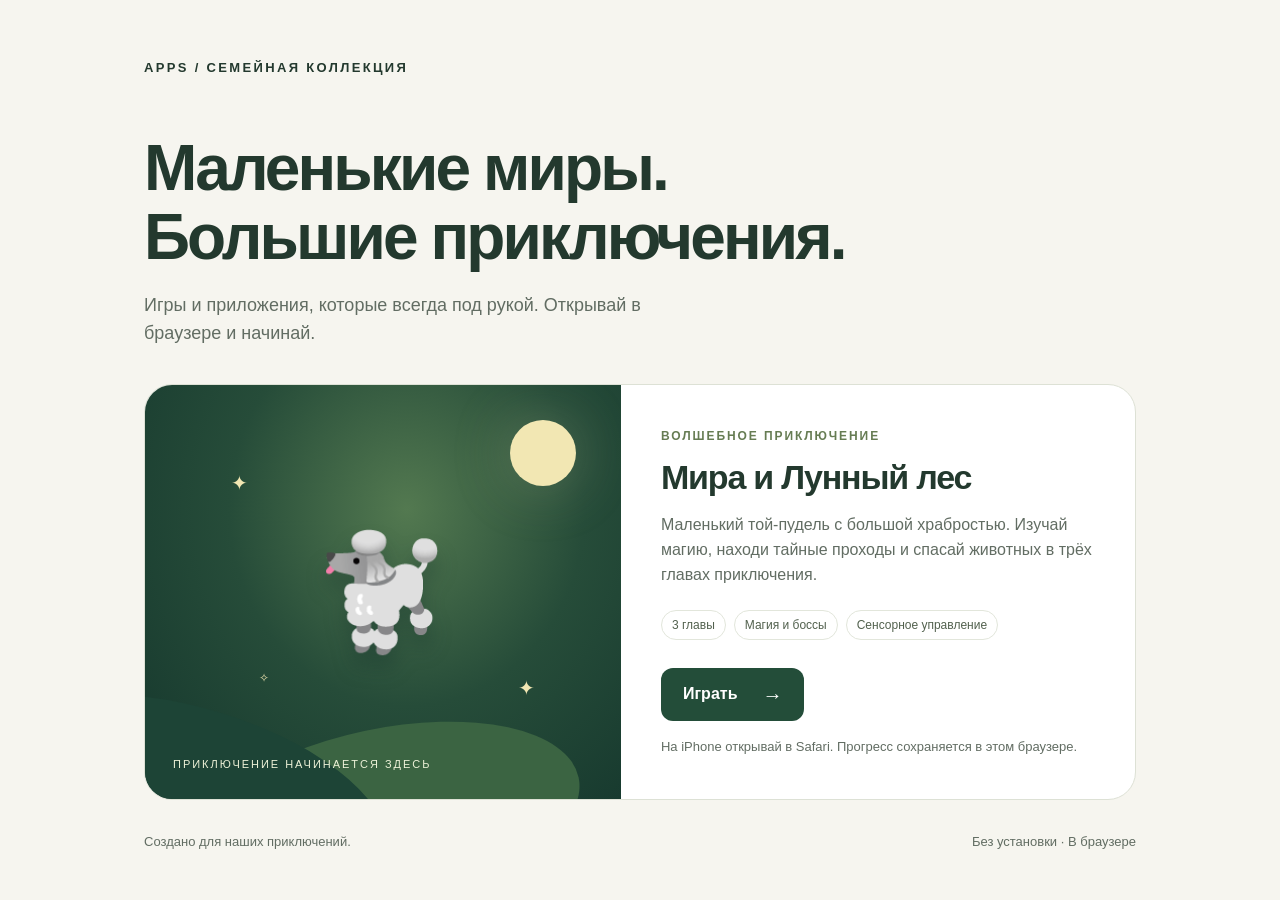
==== index.html @ b67875f9 "Add app catalog and GitHub Pages setup instructions" ====
<!doctype html>
<html lang="ru">
<head>
<meta charset="utf-8">
<meta name="viewport" content="width=device-width, initial-scale=1, viewport-fit=cover">
<meta name="theme-color" content="#f6f5ef">
<meta name="description" content="Семейная коллекция браузерных игр и приложений. Мира и Лунный лес — волшебное приключение маленького той-пуделя.">
<title>Apps — игры и приложения</title>
<style>
:root{color-scheme:light;--ink:#23392e;--muted:#626d63;--paper:#f6f5ef;--green:#234d39}
*{box-sizing:border-box}body{margin:0;background:var(--paper);color:var(--ink);font-family:-apple-system,BlinkMacSystemFont,"Segoe UI",sans-serif;line-height:1.55}
main{max-width:1040px;margin:auto;padding:58px 24px 40px}.brand{font-weight:700;letter-spacing:.18em;font-size:13px}.eyebrow{font-size:12px;text-transform:uppercase;letter-spacing:.16em;font-weight:600}
header{padding:56px 0 36px}h1{font-size:clamp(36px,6vw,64px);letter-spacing:-.045em;line-height:1.08;margin:0 0 20px;font-weight:650}header p{max-width:530px;font-size:18px;color:var(--muted);margin:0}
.card{display:grid;grid-template-columns:1fr 1.08fr;border:1px solid #dde1d5;border-radius:28px;overflow:hidden;background:#fff}
.art{position:relative;min-height:340px;display:grid;place-items:center;background:radial-gradient(ellipse at 55% 30%,#537950 0,#264c39 48%,#15372d 100%);overflow:hidden}
.art:before,.art:after{content:"";position:absolute;border-radius:50%;width:400px;height:180px;bottom:-110px;background:#3b6442;transform:rotate(-12deg)}.art:after{left:-150px;bottom:-90px;background:#1d4436;transform:rotate(17deg)}
.moon{position:absolute;top:35px;right:45px;width:66px;height:66px;border-radius:50%;background:#f2e7b3;box-shadow:0 0 60px #f2e7b340}
.spark{position:absolute;color:#f2e7b3;font-size:20px}.s1{left:18%;top:20%}.s2{left:24%;bottom:27%;font-size:12px}.s3{right:18%;bottom:23%}
.dog{font-size:110px;filter:drop-shadow(0 15px 10px #102c2a50);z-index:1;line-height:1}.art-label{position:absolute;bottom:26px;left:28px;color:#ecf1d7;font-size:11px;letter-spacing:.18em;text-transform:uppercase;z-index:2}
.content{padding:42px 40px;display:flex;flex-direction:column;align-items:flex-start;justify-content:center}.content .eyebrow{color:#667c53}
h2{font-size:34px;letter-spacing:-.035em;line-height:1.16;margin:12px 0 16px}.description{color:var(--muted);margin:0 0 22px;font-size:16px}
.tags{display:flex;flex-wrap:wrap;gap:8px;margin-bottom:28px}.tags span{border:1px solid #e2e6db;border-radius:100px;font-size:12px;padding:5px 10px;color:#52614e}
.play{display:inline-flex;align-items:center;justify-content:center;gap:25px;background:var(--green);color:white;border-radius:12px;text-decoration:none;padding:14px 22px;font-size:16px;font-weight:600;min-height:52px}.play:hover{background:#326349}.play:focus-visible{outline:3px solid #b18832;outline-offset:4px}.play span{font-size:20px;line-height:1}
.note{font-size:13px;color:var(--muted);margin:16px 0 0}footer{margin-top:32px;font-size:13px;color:var(--muted);display:flex;justify-content:space-between;gap:20px;flex-wrap:wrap}
@media(max-width:650px){main{padding:28px 18px 32px}header{padding:38px 0 28px}header p{font-size:16px}.card{grid-template-columns:1fr;border-radius:22px}.art{min-height:230px}.dog{font-size:85px}.moon{width:52px;height:52px;right:34px;top:26px}.content{padding:28px 24px}h2{font-size:30px}.play{width:100%}.tags{margin-bottom:22px}}
</style>
</head>
<body>
<main>
<div class="brand">APPS / СЕМЕЙНАЯ КОЛЛЕКЦИЯ</div>
<header><h1>Маленькие миры.<br>Большие приключения.</h1><p>Игры и приложения, которые всегда под рукой. Открывай в браузере и начинай.</p></header>
<section aria-label="Игры и приложения">
<article class="card">
<div class="art" role="img" aria-label="Маленький пудель в волшебном лесу при лунном свете">
<div class="moon"></div><span class="spark s1">✦</span><span class="spark s2">✧</span><span class="spark s3">✦</span><div class="dog" aria-hidden="true">🐩</div><div class="art-label">Приключение начинается здесь</div>
</div>
<div class="content">
<div class="eyebrow">Волшебное приключение</div>
<h2>Мира и Лунный лес</h2>
<p class="description">Маленький той-пудель с большой храбростью. Изучай магию, находи тайные проходы и спасай животных в трёх главах приключения.</p>
<div class="tags"><span>3 главы</span><span>Магия и боссы</span><span>Сенсорное управление</span></div>
<a class="play" href="./mira/">Играть <span aria-hidden="true">→</span></a>
<p class="note">На iPhone открывай в Safari. Прогресс сохраняется в этом браузере.</p>
</div>
</article>
</section>
<footer><span>Создано для наших приключений.</span><span>Без установки · В браузере</span></footer>
</main>
</body>
</html>
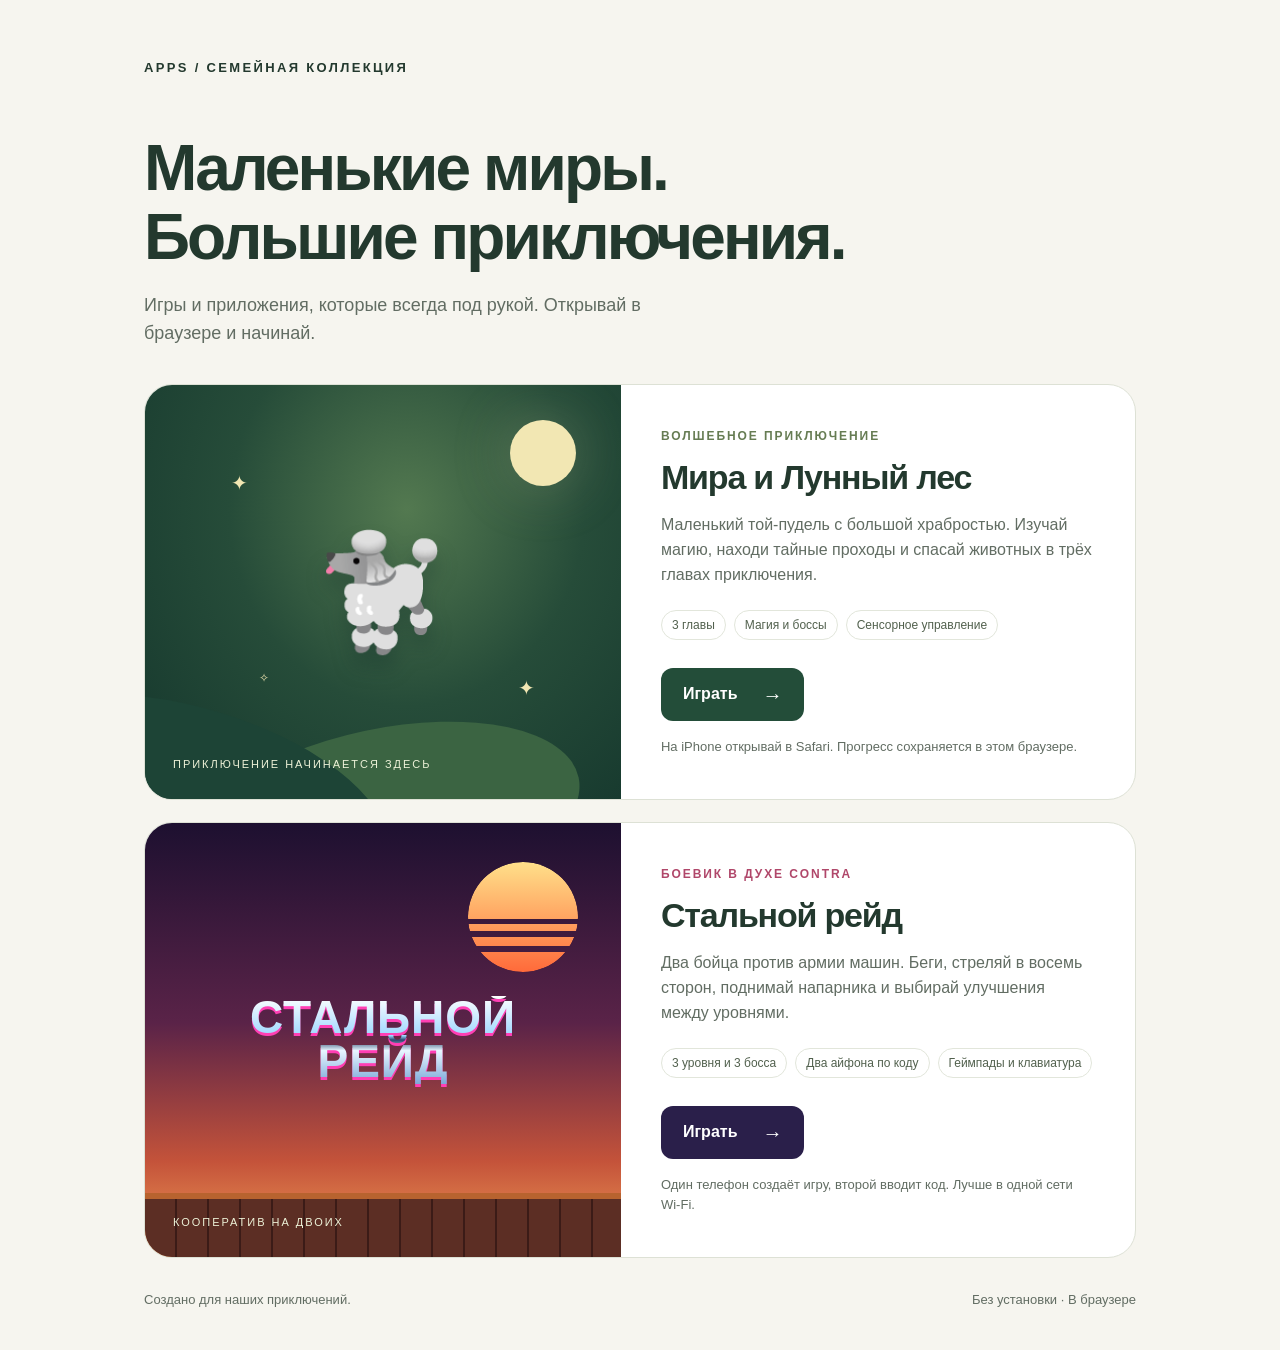
==== commit 3f5baecf: "Add Steel Raid: co-op run'n'gun for two iPhones Contra-style game in raid/: 3 levels with bosses, pe" ====
--- a/index.html
+++ b/index.html
@@ -4,7 +4,7 @@
 <meta charset="utf-8">
 <meta name="viewport" content="width=device-width, initial-scale=1, viewport-fit=cover">
 <meta name="theme-color" content="#f6f5ef">
-<meta name="description" content="Семейная коллекция браузерных игр и приложений. Мира и Лунный лес — волшебное приключение маленького той-пуделя.">
+<meta name="description" content="Семейная коллекция браузерных игр и приложений: «Мира и Лунный лес» и кооперативный боевик «Стальной рейд».">
 <title>Apps — игры и приложения</title>
 <style>
 :root{color-scheme:light;--ink:#23392e;--muted:#626d63;--paper:#f6f5ef;--green:#234d39}
@@ -22,6 +22,13 @@
 .tags{display:flex;flex-wrap:wrap;gap:8px;margin-bottom:28px}.tags span{border:1px solid #e2e6db;border-radius:100px;font-size:12px;padding:5px 10px;color:#52614e}
 .play{display:inline-flex;align-items:center;justify-content:center;gap:25px;background:var(--green);color:white;border-radius:12px;text-decoration:none;padding:14px 22px;font-size:16px;font-weight:600;min-height:52px}.play:hover{background:#326349}.play:focus-visible{outline:3px solid #b18832;outline-offset:4px}.play span{font-size:20px;line-height:1}
 .note{font-size:13px;color:var(--muted);margin:16px 0 0}footer{margin-top:32px;font-size:13px;color:var(--muted);display:flex;justify-content:space-between;gap:20px;flex-wrap:wrap}
+.games{display:grid;gap:22px}
+.raid .art{background:linear-gradient(180deg,#1d1030 0%,#5a2348 46%,#c4533a 78%,#f4a259 100%)}
+.raid .art:before,.raid .art:after{display:none}
+.raid .sun{position:absolute;width:110px;height:110px;border-radius:50%;right:9%;top:9%;background:linear-gradient(#ffe08a,#ff6a3a);-webkit-mask:repeating-linear-gradient(180deg,#000 0 52%,transparent 52% 56%,#000 56% 63%,transparent 63% 68%,#000 68% 76%,transparent 76% 82%,#000 82% 100%);mask:repeating-linear-gradient(180deg,#000 0 52%,transparent 52% 56%,#000 56% 63%,transparent 63% 68%,#000 68% 76%,transparent 76% 82%,#000 82% 100%)}
+.raid .ground{position:absolute;left:0;right:0;bottom:0;height:64px;background:repeating-linear-gradient(90deg,#5c2e24 0 30px,#3b1b17 30px 32px);border-top:6px solid #b8632f}
+.raid .title{position:relative;z-index:1;font:900 clamp(30px,4.2vw,46px)/.95 "Arial Black",Impact,sans-serif;text-align:center;letter-spacing:.02em;color:#e8f6ff;background:linear-gradient(180deg,#fff 0,#9fd8ff 45%,#28466e 50%,#e8f6ff 62%,#7aa8d8 100%);-webkit-background-clip:text;background-clip:text;-webkit-text-fill-color:transparent;filter:drop-shadow(0 3px 0 #ff3fb4)}
+.raid .content .eyebrow{color:#b0476a}.raid .play{background:#2a1f4a}.raid .play:hover{background:#3b2c66}
 @media(max-width:650px){main{padding:28px 18px 32px}header{padding:38px 0 28px}header p{font-size:16px}.card{grid-template-columns:1fr;border-radius:22px}.art{min-height:230px}.dog{font-size:85px}.moon{width:52px;height:52px;right:34px;top:26px}.content{padding:28px 24px}h2{font-size:30px}.play{width:100%}.tags{margin-bottom:22px}}
 </style>
 </head>
@@ -29,7 +36,7 @@
 <main>
 <div class="brand">APPS / СЕМЕЙНАЯ КОЛЛЕКЦИЯ</div>
 <header><h1>Маленькие миры.<br>Большие приключения.</h1><p>Игры и приложения, которые всегда под рукой. Открывай в браузере и начинай.</p></header>
-<section aria-label="Игры и приложения">
+<section class="games" aria-label="Игры и приложения">
 <article class="card">
 <div class="art" role="img" aria-label="Маленький пудель в волшебном лесу при лунном свете">
 <div class="moon"></div><span class="spark s1">✦</span><span class="spark s2">✧</span><span class="spark s3">✦</span><div class="dog" aria-hidden="true">🐩</div><div class="art-label">Приключение начинается здесь</div>
@@ -43,6 +50,19 @@
 <p class="note">На iPhone открывай в Safari. Прогресс сохраняется в этом браузере.</p>
 </div>
 </article>
+<article class="card raid">
+<div class="art" role="img" aria-label="Закатное небо и неоновый заголовок «Стальной рейд»">
+<div class="sun"></div><div class="ground"></div><div class="title">СТАЛЬНОЙ<br>РЕЙД</div><div class="art-label">Кооператив на двоих</div>
+</div>
+<div class="content">
+<div class="eyebrow">Боевик в духе Contra</div>
+<h2>Стальной рейд</h2>
+<p class="description">Два бойца против армии машин. Беги, стреляй в восемь сторон, поднимай напарника и выбирай улучшения между уровнями.</p>
+<div class="tags"><span>3 уровня и 3 босса</span><span>Два айфона по коду</span><span>Геймпады и клавиатура</span></div>
+<a class="play" href="./raid/">Играть <span aria-hidden="true">→</span></a>
+<p class="note">Один телефон создаёт игру, второй вводит код. Лучше в одной сети Wi-Fi.</p>
+</div>
+</article>
 </section>
 <footer><span>Создано для наших приключений.</span><span>Без установки · В браузере</span></footer>
 </main>
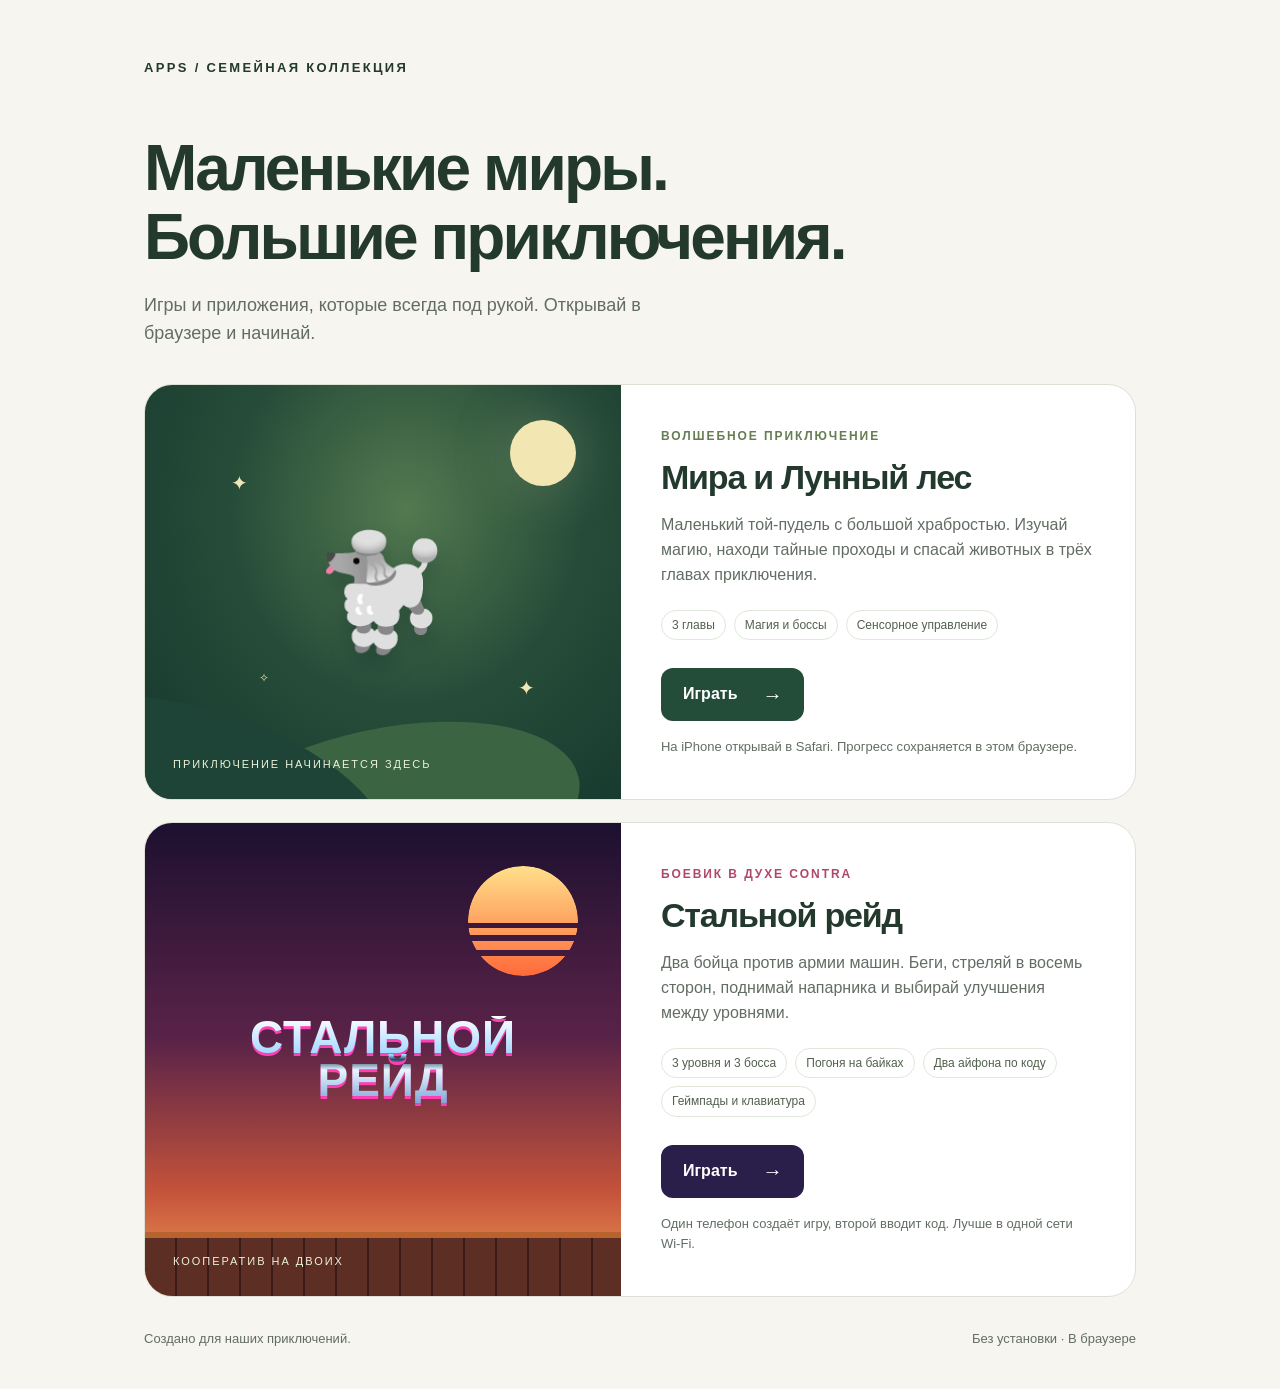
==== commit cad6f257: "Steel Raid 1.1: prediction, set pieces, new enemies, stats, looks - Guest phone predicts its own mov" ====
--- a/index.html
+++ b/index.html
@@ -58,7 +58,7 @@
 <div class="eyebrow">Боевик в духе Contra</div>
 <h2>Стальной рейд</h2>
 <p class="description">Два бойца против армии машин. Беги, стреляй в восемь сторон, поднимай напарника и выбирай улучшения между уровнями.</p>
-<div class="tags"><span>3 уровня и 3 босса</span><span>Два айфона по коду</span><span>Геймпады и клавиатура</span></div>
+<div class="tags"><span>3 уровня и 3 босса</span><span>Погоня на байках</span><span>Два айфона по коду</span><span>Геймпады и клавиатура</span></div>
 <a class="play" href="./raid/">Играть <span aria-hidden="true">→</span></a>
 <p class="note">Один телефон создаёт игру, второй вводит код. Лучше в одной сети Wi-Fi.</p>
 </div>
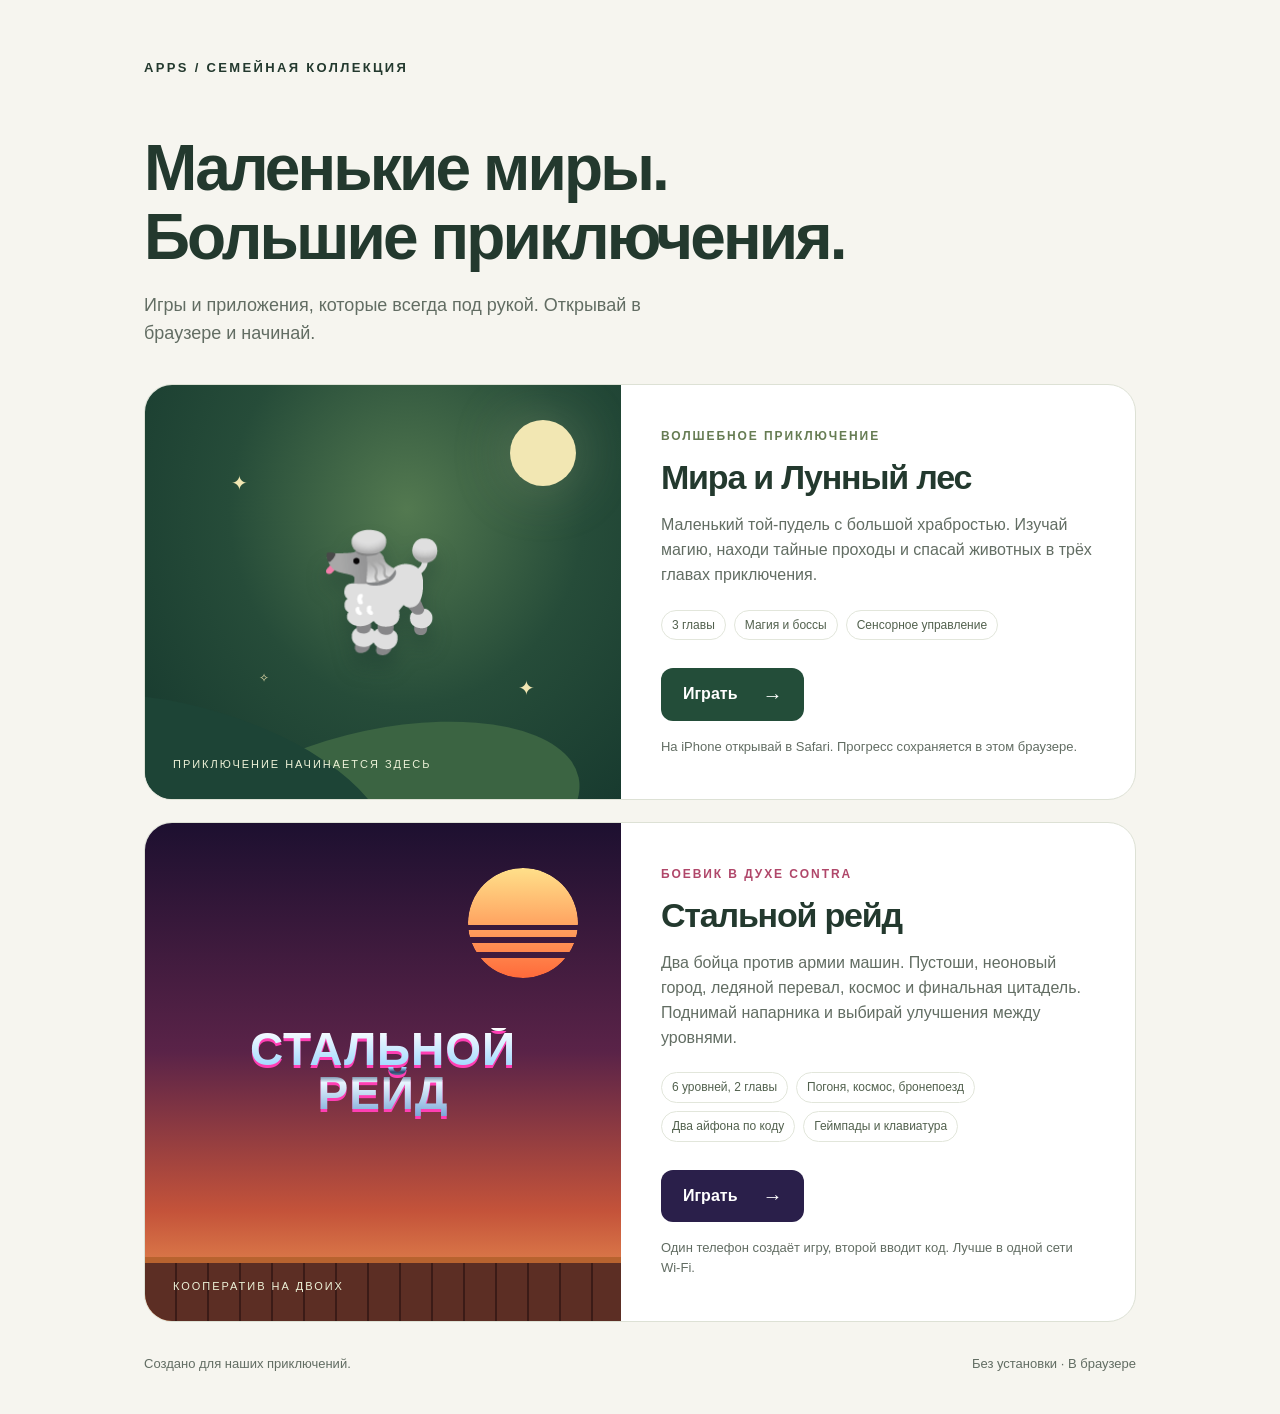
==== commit 6e8d43d8: "Steel Raid 1.2: chapter 2 with three new levels and bosses - Level 4 Ice Pass: ice, wind gusts, icic" ====
--- a/index.html
+++ b/index.html
@@ -57,8 +57,8 @@
 <div class="content">
 <div class="eyebrow">Боевик в духе Contra</div>
 <h2>Стальной рейд</h2>
-<p class="description">Два бойца против армии машин. Беги, стреляй в восемь сторон, поднимай напарника и выбирай улучшения между уровнями.</p>
-<div class="tags"><span>3 уровня и 3 босса</span><span>Погоня на байках</span><span>Два айфона по коду</span><span>Геймпады и клавиатура</span></div>
+<p class="description">Два бойца против армии машин. Пустоши, неоновый город, ледяной перевал, космос и финальная цитадель. Поднимай напарника и выбирай улучшения между уровнями.</p>
+<div class="tags"><span>6 уровней, 2 главы</span><span>Погоня, космос, бронепоезд</span><span>Два айфона по коду</span><span>Геймпады и клавиатура</span></div>
 <a class="play" href="./raid/">Играть <span aria-hidden="true">→</span></a>
 <p class="note">Один телефон создаёт игру, второй вводит код. Лучше в одной сети Wi-Fi.</p>
 </div>
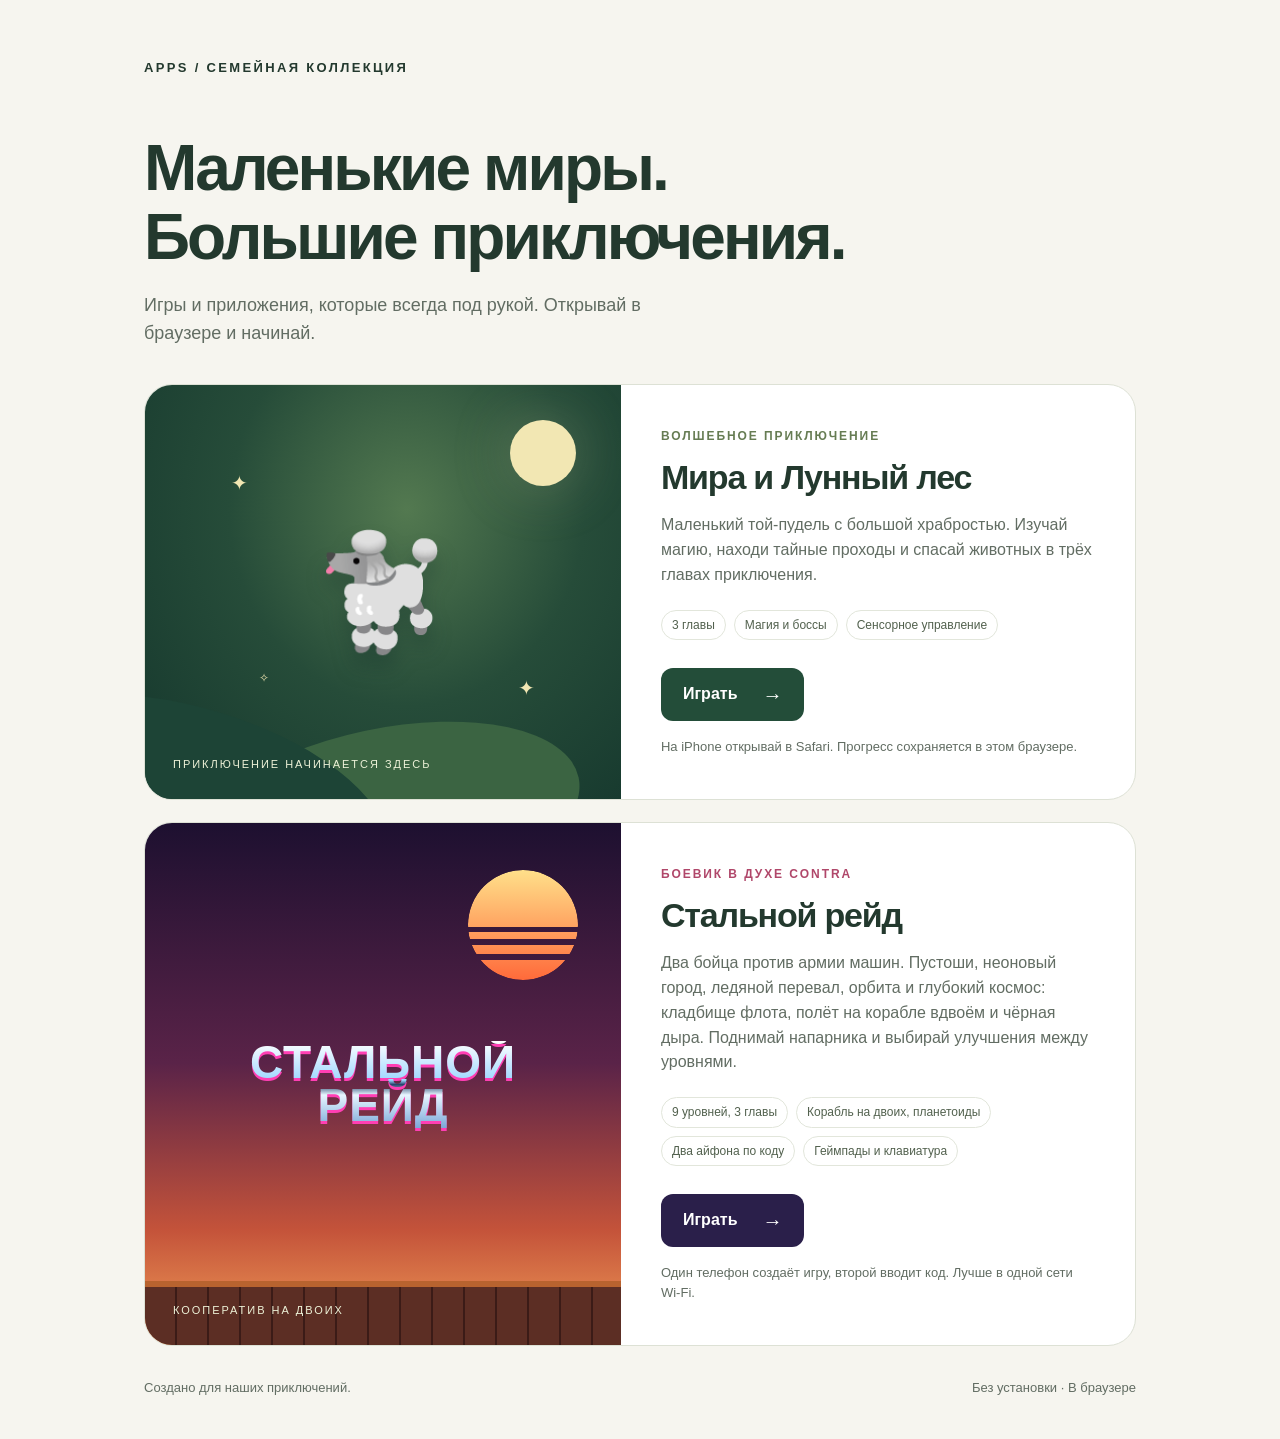
==== commit 34a97912: "Steel Raid 1.3: chapter 3 "Deep Space" with three new levels - Fleet Graveyard: darkness with flashl" ====
--- a/index.html
+++ b/index.html
@@ -57,8 +57,8 @@
 <div class="content">
 <div class="eyebrow">Боевик в духе Contra</div>
 <h2>Стальной рейд</h2>
-<p class="description">Два бойца против армии машин. Пустоши, неоновый город, ледяной перевал, космос и финальная цитадель. Поднимай напарника и выбирай улучшения между уровнями.</p>
-<div class="tags"><span>6 уровней, 2 главы</span><span>Погоня, космос, бронепоезд</span><span>Два айфона по коду</span><span>Геймпады и клавиатура</span></div>
+<p class="description">Два бойца против армии машин. Пустоши, неоновый город, ледяной перевал, орбита и глубокий космос: кладбище флота, полёт на корабле вдвоём и чёрная дыра. Поднимай напарника и выбирай улучшения между уровнями.</p>
+<div class="tags"><span>9 уровней, 3 главы</span><span>Корабль на двоих, планетоиды</span><span>Два айфона по коду</span><span>Геймпады и клавиатура</span></div>
 <a class="play" href="./raid/">Играть <span aria-hidden="true">→</span></a>
 <p class="note">Один телефон создаёт игру, второй вводит код. Лучше в одной сети Wi-Fi.</p>
 </div>
